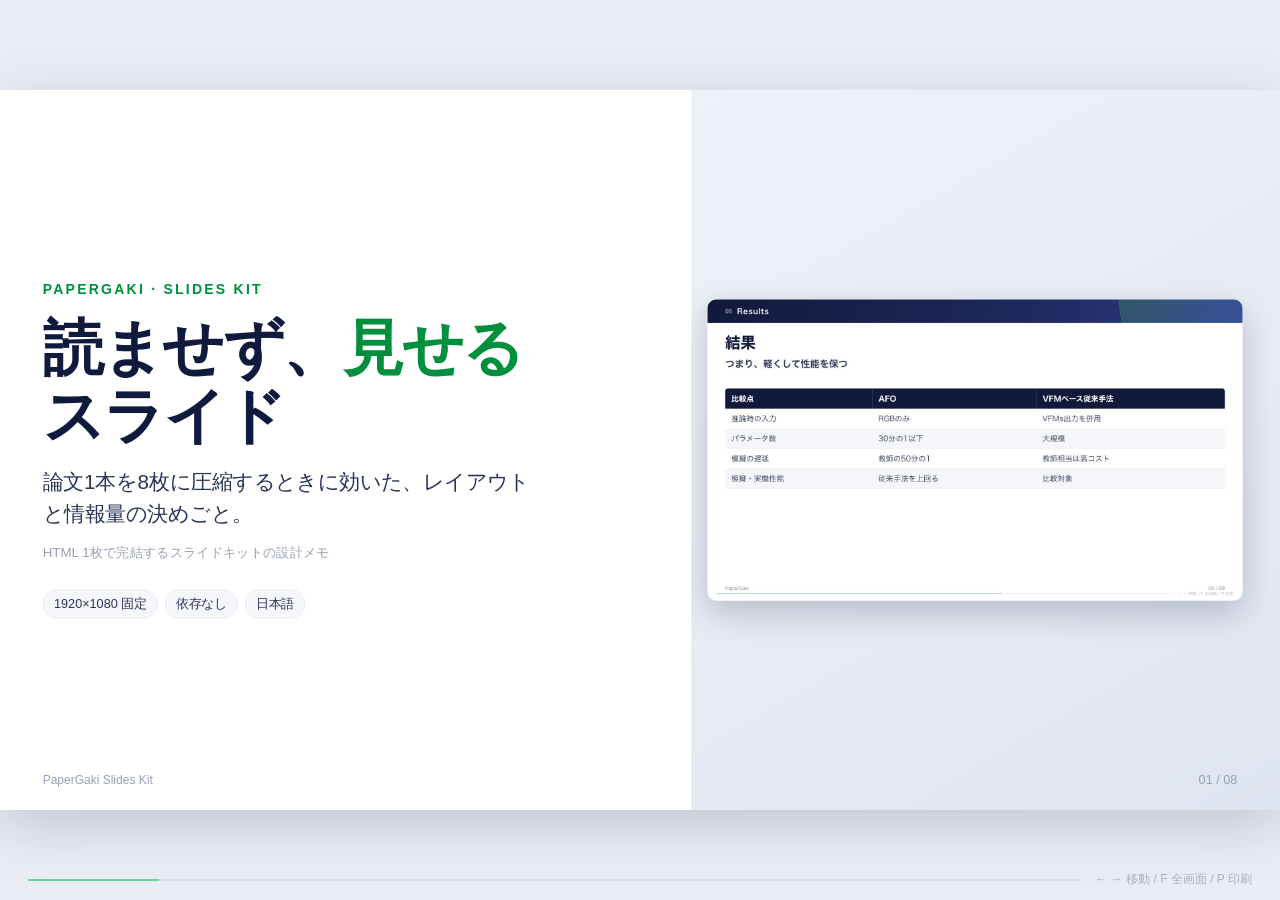
==== examples/index.html @ 5c1c2af1 "PaperGaki Slides Kit: fixed-stage HTML slide kit with design notes" ====
<!doctype html>
<html lang="ja">
<head>
<meta charset="utf-8">
<meta name="viewport" content="width=device-width,initial-scale=1,viewport-fit=cover">
<title>伝わるスライドの作り方 — PaperGaki Slides Kit</title>
<link rel="stylesheet" href="../css/deck.css">
</head>
<body>
<div class="deck-viewport">
  <div class="deck-stage">

<section class="slide slide--cover is-active" aria-hidden="false">
  <div class="slide__inner">
    <div class="cover">
      <div class="cover__text">
        <div class="cover__kicker">PAPERGAKI · SLIDES KIT</div>
        <h1 class="cover__catch">読ませず、<b>見せる</b>スライド</h1>
        <p class="cover__one">論文1本を8枚に圧縮するときに効いた、レイアウトと情報量の決めごと。</p>
        <p class="cover__title-en">HTML 1枚で完結するスライドキットの設計メモ</p>
        <div class="cover__meta"><span class="chip">1920×1080 固定</span><span class="chip">依存なし</span><span class="chip">日本語</span></div>
      </div>
      <div class="cover__figure"><img src="../docs/example-results.jpg" alt=""></div>
    </div>
  </div>
  <span class="brand">PaperGaki Slides Kit</span>
  <span class="pager">01 / 08</span>
</section>
<section class="slide" aria-hidden="true">
  <div class="band">
    <span class="band__num">02</span>
    <span class="band__label">The Problem</span>
  </div>
  <div class="slide__inner">
    <div class="slide__head">
      <h2>研究スライドは情報過多になりがち</h2>
      <p class="claim">つまり、詰め込むほど読まれなくなる</p>
    </div>
    <div class="slide__body" data-layout="top"><div class="stack"><div class="col col--text"><ul class="bullets bullets--cards"><li>1枚に箇条書きを6〜8個並べてしまう</li><li>図が小さく、何の図か分からないまま置かれる</li><li>スライドごとに余白と文字サイズがばらつく</li></ul><div class="note">発表要旨をそのまま貼ると、たいていこの形になる。</div></div></div></div>
  </div>
  <span class="brand">PaperGaki Slides Kit</span>
  <span class="pager">02 / 08</span>
</section>
<section class="slide" aria-hidden="true">
  <div class="band">
    <span class="band__num">03</span>
    <span class="band__label">Key Idea</span>
  </div>
  <div class="slide__inner">
    <div class="slide__head">
      <h2>1スライド1メッセージ</h2>
      <p class="claim"><b>言いたいことは1つ</b>に絞る</p>
    </div>
    <div class="slide__body" data-layout="top"><div class="stack"><div class="col col--text"><p class="statement">スライドは「読む資料」ではなく「見る資料」。1枚で1つの主張だけを持つ。</p><ul class="bullets"><li>箇条書きは3項目まで、各40文字以内</li><li>タイトル直下に結論を1文で置く</li><li>溢れたらスライドを分ける（縮めない）</li></ul></div></div></div>
  </div>
  <span class="brand">PaperGaki Slides Kit</span>
  <span class="pager">03 / 08</span>
</section>
<section class="slide" aria-hidden="true">
  <div class="band">
    <span class="band__num">04</span>
    <span class="band__label">Method</span>
  </div>
  <div class="slide__inner">
    <div class="slide__head">
      <h2>作り方は4ステップ</h2>
      <p class="claim">型に流し込むと迷わない</p>
    </div>
    <div class="slide__body" data-layout="center"><div class="split split--steps"><div class="col col--text"><div class="steps steps--compact steps--n4"><div class="step"><span class="step__num">1</span><span class="step__label">主張を決める</span><span class="step__text">この1枚で何を言うかを先に決める</span></div><div class="step"><span class="step__num">2</span><span class="step__label">材料を選ぶ</span><span class="step__text">図・表・動画のどれか1つを必ず入れる</span></div><div class="step"><span class="step__num">3</span><span class="step__label">型に流す</span><span class="step__text">見出し・本文・締めの一文の位置は固定</span></div><div class="step"><span class="step__num">4</span><span class="step__label">溢れを直す</span><span class="step__text">はみ出したら削るか、2枚に分ける</span></div></div></div><div class="col col--figure"><figure class="fig"><img src="../docs/layout-anatomy.png" alt=""></figure></div></div></div>
  </div>
  <span class="brand">PaperGaki Slides Kit</span>
  <span class="pager">04 / 08</span>
</section>
<section class="slide" aria-hidden="true">
  <div class="band">
    <span class="band__num">05</span>
    <span class="band__label">Results</span>
  </div>
  <div class="slide__inner">
    <div class="slide__head">
      <h2>どこが変わったか</h2>
      <p class="claim">詰め込みをやめたら、伝わるようになった</p>
    </div>
    <div class="slide__body" data-layout="center"><div class="stack"><div class="col col--text"><div class="stats"><div class="stat"><div class="stat__value">3</div><div class="stat__label">1枚あたりの箇条書き</div></div><div class="stat"><div class="stat__value">1</div><div class="stat__label">1枚あたりの主張</div></div><div class="stat"><div class="stat__value">1920×1080</div><div class="stat__label">固定キャンバス</div></div></div></div><table class="tbl"><thead><tr><th>項目</th><th>Before</th><th>After</th></tr></thead><tbody><tr><td>箇条書きの数</td><td>6〜8</td><td>3</td></tr><tr><td>図の数</td><td>0〜1（小さい）</td><td>1（必ず）</td></tr><tr><td>文字サイズ</td><td>バラバラ</td><td>固定</td></tr></tbody></table></div></div>
  </div>
  <span class="brand">PaperGaki Slides Kit</span>
  <span class="pager">05 / 08</span>
</section>
<section class="slide" aria-hidden="true">
  <div class="band">
    <span class="band__num">06</span>
    <span class="band__label">Limitations</span>
  </div>
  <div class="slide__inner">
    <div class="slide__head">
      <h2>このキットの限界</h2>
      <p class="claim">向かない用途もある</p>
    </div>
    <div class="slide__body" data-layout="top"><div class="stack"><div class="col col--text"><ul class="bullets bullets--cards"><li>1枚に大量の情報を載せる読む資料には向かない</li><li>縦長の動画や極端に横長の図は余白が残りやすい</li><li>数式の組版は苦手（画像にするのが早い）</li></ul></div></div></div>
  </div>
  <span class="brand">PaperGaki Slides Kit</span>
  <span class="pager">06 / 08</span>
</section>
<section class="slide" aria-hidden="true">
  <div class="band">
    <span class="band__num">07</span>
    <span class="band__label">Why It Matters</span>
  </div>
  <div class="slide__inner">
    <div class="slide__head">
      <h2>使いどころ</h2>
      <p class="claim">まずは1本、通しで作ってみる</p>
    </div>
    <div class="slide__body" data-layout="top"><div class="stack"><div class="col col--text"><ul class="bullets bullets--cards"><li>研究室の輪読・進捗報告・学会発表の下書き</li><li>LLM に仕様を書かせれば、量産もできる</li><li>CSS を差し替えれば見た目はいくらでも変えられる</li></ul></div></div></div>
  </div>
  <span class="brand">PaperGaki Slides Kit</span>
  <span class="pager">07 / 08</span>
</section>
<section class="slide" aria-hidden="true">
  <div class="band">
    <span class="band__num">08</span>
    <span class="band__label">Read More</span>
  </div>
  <div class="slide__inner">
    <div class="slide__head">
      <h2>参考資料</h2>
      <p class="claim">元になった考え方と実装。</p>
    </div>
    <div class="slide__body" data-layout="top"><div class="stack"><div class="linkgrid"><a class="linkcard" href="https://github.com/Wataru823/papergaki-slides-kit" target="_blank" rel="noopener"><div class="linkcard__label">Repo</div><div class="linkcard__value">このキット</div></a><a class="linkcard" href="https://student.tsutawarudesign.com/powerpoint_slide/" target="_blank" rel="noopener"><div class="linkcard__label">Guide</div><div class="linkcard__value">伝わるデザイン</div></a><a class="linkcard" href="https://github.com/zarazhangrui/frontend-slides" target="_blank" rel="noopener"><div class="linkcard__label">Reference</div><div class="linkcard__value">frontend-slides</div></a><a class="linkcard" href="https://wataru823.github.io/papergaki-slides/" target="_blank" rel="noopener"><div class="linkcard__label">Live</div><div class="linkcard__value">実用例（論文スライド）</div></a></div></div></div>
  </div>
  <span class="brand">PaperGaki Slides Kit</span>
  <span class="pager">08 / 08</span>
</section>
  </div>
</div>
<div class="hud">
  <div class="hud__bar"><div class="hud__fill"></div></div>
  <span class="hud__hint">← → 移動 / F 全画面 / P 印刷</span>
</div>
<script src="../js/deck.js"></script>
</body>
</html>
---- css/deck.css ----
/* ============================================================
   PaperGaki decks — 1920x1080 fixed stage, academic light theme.

   Modelled on a well-designed conference deck:
   - navy section band carrying the section name
   - bold navy title with an inline venue/citation suffix
   - one bold "claim" line under the title (what the slide says)
   - cards on white, green used only for the key term
   - fixed footer: brand left, page number right
   ============================================================ */

:root {
  --stage-bg: #e9edf3;
  --slide-bg: #ffffff;

  --navy: #101a3d;
  --navy-2: #1b2a63;
  --ink: #101a3d;
  --ink-soft: #2b3557;
  --muted: #6b7490;
  --faint: #98a0b6;

  --accent: #00b34a;
  --accent-ink: #008f3c;
  --accent-soft: #e6f7ec;

  --card: #f4f6fa;
  --card-line: #e2e6ef;
  --line: #dfe3ec;

  --radius: 16px;
  --font-jp: "Hiragino Sans", "Hiragino Kaku Gothic ProN", "Noto Sans JP",
    "Yu Gothic", "Meiryo", sans-serif;
  --font-latin: "Helvetica Neue", "Segoe UI", Arial, sans-serif;
}

* { box-sizing: border-box; }

html, body {
  margin: 0;
  padding: 0;
  width: 100%;
  height: 100%;
  overflow: hidden;
  background: var(--stage-bg);
  color: var(--ink);
  font-family: var(--font-jp);
  -webkit-font-smoothing: antialiased;
}

/* ---------------------------------------------------------------- stage */

.deck-viewport {
  position: fixed;
  inset: 0;
  overflow: hidden;
  background: var(--stage-bg);
}

.deck-stage {
  position: absolute;
  left: 0;
  top: 0;
  width: 1920px;
  height: 1080px;
  transform-origin: 0 0;
  background: var(--slide-bg);
  overflow: hidden;
  box-shadow: 0 24px 80px rgba(16, 26, 61, 0.18);
}

.slide {
  position: absolute;
  inset: 0;
  width: 1920px;
  height: 1080px;
  overflow: hidden;
  visibility: hidden;
  opacity: 0;
  pointer-events: none;
  background: var(--slide-bg);
  transition: opacity 0.28s ease;
}

.slide.is-active {
  visibility: visible;
  opacity: 1;
  pointer-events: auto;
  z-index: 1;
}

/* ---------------------------------------------------------------- band */

.band {
  position: absolute;
  top: 0;
  left: 0;
  right: 0;
  height: 84px;
  background: linear-gradient(96deg, var(--navy) 0%, var(--navy-2) 62%, #2c4191 100%);
  display: flex;
  align-items: center;
  padding: 0 64px;
  overflow: hidden;
}

.band::after {
  content: "";
  position: absolute;
  right: -80px;
  top: -140px;
  width: 520px;
  height: 340px;
  background:
    repeating-linear-gradient(115deg, rgba(255, 255, 255, 0.10) 0 2px, transparent 2px 13px),
    linear-gradient(120deg, rgba(0, 179, 74, 0.55), rgba(70, 120, 255, 0.35));
  transform: rotate(-8deg);
  opacity: 0.55;
}

.band__label {
  position: relative;
  z-index: 1;
  font-size: 27px;
  font-weight: 700;
  letter-spacing: 0.04em;
  color: #ffffff;
}

.band__num {
  position: relative;
  z-index: 1;
  margin-right: 18px;
  font-family: var(--font-latin);
  font-size: 22px;
  font-weight: 700;
  color: rgba(255, 255, 255, 0.55);
  font-variant-numeric: tabular-nums;
}

/* ---------------------------------------------------------------- head */

.slide__inner {
  position: absolute;
  inset: 84px 0 0 0;
  padding: 36px 64px 62px;
  display: flex;
  flex-direction: column;
}

.slide__head { flex: 0 0 auto; }

.slide h2 {
  margin: 0;
  word-break: auto-phrase;
  line-break: strict;
  font-size: 55px;
  line-height: 1.24;
  font-weight: 800;
  letter-spacing: -0.01em;
  color: var(--navy);
}

.slide h2 .cite {
  margin-left: 18px;
  font-family: var(--font-latin);
  font-size: 30px;
  font-weight: 600;
  color: var(--muted);
  letter-spacing: 0;
}

/* the one-sentence claim of this slide */
.claim {
  margin: 18px 0 0;
  font-size: 34px;
  line-height: 1.45;
  font-weight: 700;
  color: var(--ink-soft);
}

.claim b { color: var(--accent-ink); font-weight: 800; }

.slide__body {
  flex: 1 1 auto;
  display: flex;
  min-height: 0;
  padding-top: 34px;
  overflow: hidden;
}

.slide__body[data-layout="center"] { align-items: center; }
/* short content sits centred so the slide does not look top-heavy */
.slide__body[data-layout="top"] { align-items: center; }
.slide__body[data-layout="top"] .stack--band { align-self: flex-start; }

/* ---------------------------------------------------------------- footer */

.pager {
  position: absolute;
  right: 64px;
  bottom: 34px;
  font-family: var(--font-latin);
  font-size: 19px;
  color: var(--faint);
  font-variant-numeric: tabular-nums;
}

.brand {
  position: absolute;
  left: 64px;
  bottom: 34px;
  font-family: var(--font-latin);
  font-size: 18px;
  color: var(--faint);
}

/* ---------------------------------------------------------------- layouts */

.split {
  display: grid;
  grid-template-columns: 1fr 1fr;
  gap: 56px;
  width: 100%;
  height: 100%;
  min-height: 0;
  align-items: stretch;
}

.split--text-first { grid-template-columns: 1.06fr 0.94fr; }

/* steps: give the text more width so rows do not wrap into extra height */
.split--steps { grid-template-columns: 1.12fr 0.88fr; gap: 40px; }
.split--steps .col--figure { order: 2; }
.split--steps .col--text { order: 1; height: auto; justify-content: center; }
.split--steps .steps { height: auto; }
.split--figure-first { grid-template-columns: 0.94fr 1.06fr; }
.split--figure-first .col--text { order: 2; }
.split--figure-first .col--figure { order: 1; }

.stack { width: 100%; }

.bullets {
  list-style: none;
  margin: 0;
  padding: 0;
  display: flex;
  flex-direction: column;
  gap: 46px;
}

.bullets li {
  position: relative;
  padding-left: 42px;
  font-size: 40px;
  line-height: 1.55;
  color: var(--ink-soft);
}

.bullets li::before {
  content: "";
  position: absolute;
  left: 6px;
  top: 22px;
  width: 14px;
  height: 14px;
  border-radius: 3px;
  background: var(--accent);
}

.bullets li b { color: var(--navy); font-weight: 800; }

/* card variant for text-only slides */
.bullets--cards { gap: 20px; }

.bullets--cards li {
  padding: 30px 36px 30px 74px;
  border-radius: 14px;
  border: 1px solid var(--card-line);
  background: var(--card);
  font-size: 36px;
}

.bullets--cards li::before {
  left: 36px;
  top: 50%;
  width: 16px;
  height: 16px;
  margin-top: -8px;
  border-radius: 4px;
}

.statement {
  margin: 0 0 40px;
  font-size: 50px;
  line-height: 1.4;
  font-weight: 800;
  color: var(--navy);
  max-width: 1400px;
}

.statement b { color: var(--accent-ink); }

/* numbered steps */
.steps { display: flex; flex-direction: column; gap: 18px; width: 100%; }

.step {
  display: flex;
  gap: 28px;
  align-items: center;
  padding: 22px 30px;
  border-radius: 14px;
  border: 1px solid var(--card-line);
  background: var(--card);
}

.step__num {
  flex: 0 0 auto;
  width: 44px;
  height: 44px;
  border-radius: 50%;
  display: grid;
  place-items: center;
  background: var(--navy);
  color: #ffffff;
  font-family: var(--font-latin);
  font-size: 21px;
  font-weight: 700;
}

.step__label { flex: 0 0 auto; min-width: 190px; font-size: 31px; font-weight: 800; color: var(--navy); }
.step__text { font-size: 28px; color: var(--muted); line-height: 1.5; }

/* steps share the slide with a figure: tighten so both fit */
/* three steps can breathe: they fill the stage next to the figure */
.steps--compact.steps--n3 { gap: 20px; }
.steps--compact.steps--n3 .step { padding: 54px 32px; gap: 26px; align-items: flex-start; }
.steps--compact.steps--n3 .step__num { width: 44px; height: 44px; font-size: 20px; }
.steps--compact.steps--n3 .step__label { min-width: 160px; font-size: 31px; }
.steps--compact.steps--n3 .step__text { font-size: 28px; line-height: 1.5; }

.steps--compact { gap: 16px; }
.steps--compact .step { padding: 30px 28px; gap: 22px; align-items: flex-start; }
.steps--compact .step__num { width: 40px; height: 40px; font-size: 19px; margin-top: 2px; }
.steps--compact .step__label { min-width: 155px; font-size: 30px; }
.steps--compact .step__text { font-size: 25px; line-height: 1.5; }

/* stat cards */
.stats { display: flex; gap: 22px; width: 100%; margin-bottom: 34px; }

.stat {
  flex: 1 1 0;
  padding: 28px 32px;
  border-radius: var(--radius);
  border: 1px solid var(--card-line);
  background: var(--card);
}

.stat__value {
  font-family: var(--font-latin);
  font-size: 70px;
  font-weight: 800;
  line-height: 1;
  letter-spacing: -0.02em;
  color: var(--accent-ink);
  font-variant-numeric: tabular-nums;
}

.stat__label { margin-top: 14px; font-size: 23px; line-height: 1.45; color: var(--muted); }

.note {
  margin-top: 28px;
  padding: 18px 24px;
  border-radius: 12px;
  background: var(--accent-soft);
  font-size: 25px;
  line-height: 1.55;
  color: var(--accent-ink);
}

/* figures */
.col--figure {
  width: 100%;
  justify-self: stretch;
  display: flex;
  align-items: center;
  justify-content: center;
  min-width: 0;
  min-height: 0;
  height: 100%;
}

.col--text {
  display: flex;
  flex-direction: column;
  justify-content: center;
  min-height: 0;
}

figure.fig {
  margin: 0;
  display: flex;
  flex-direction: column;
  align-items: center;
  justify-content: center;
  gap: 12px;
  width: 100%;
  height: 100%;
  min-width: 0;
  min-height: 0;
}

figure.fig figcaption { flex: 0 0 auto; }

figure.fig img {
  width: auto;
  height: auto;
  max-width: 100%;
  max-height: 100%;
  object-fit: contain;
  border-radius: 12px;
  border: 1px solid var(--card-line);
  background: #ffffff;
}

figure.fig figcaption { font-size: 17px; color: var(--faint); }

/* keep the clip's own aspect ratio so portrait demos do not sit in a black box */
figure.fig--video { align-items: center; }
figure.fig--video video {
  width: auto;
  height: auto;
  max-width: 100%;
  max-height: 540px;
  border-radius: 12px;
  border: 1px solid var(--card-line);
  background: #0b0f16;
}

/* table */
.tbl {
  width: 100%;
  margin-top: 30px;
  border-collapse: collapse;
  font-size: 27px;
  color: var(--ink-soft);
}

.tbl th {
  padding: 16px 22px;
  text-align: left;
  font-weight: 800;
  color: #ffffff;
  background: var(--navy);
  border-right: 1px solid rgba(255, 255, 255, 0.18);
}

.tbl th:first-child { border-radius: 10px 0 0 0; }
.tbl th:last-child { border-radius: 0 10px 0 0; border-right: 0; }

.tbl td {
  padding: 15px 22px;
  border-bottom: 1px solid var(--card-line);
  font-variant-numeric: tabular-nums;
}

.tbl tbody tr:nth-child(even) td { background: var(--card); }
.tbl tbody tr:last-child td:first-child { border-radius: 0 0 0 10px; }
.tbl tbody tr:last-child td:last-child { border-radius: 0 0 10px 0; }

.stack { display: flex; flex-direction: column; height: 100%; min-height: 0; }
.stack .col--text { flex: 0 0 auto; }

.stack--band .statement { font-size: 38px; margin-bottom: 18px; }
.stack--band .stats { margin-bottom: 20px; }
.stack--band .bullets { gap: 18px; }
.stack--band .bullets li { font-size: 30px; }
.stack--band .bullets li::before { top: 18px; }
.fig--band { margin-top: 22px; }
.fig--band {
  flex: 1 1 auto;
  min-height: 0;
  height: auto;
}

figure.fig--band img {
  width: auto;
  height: auto;
  max-width: 100%;
  max-height: 100%;
}
.fig--band figcaption { display: none; }

/* ---------------------------------------------------------------- cover */

.slide--cover .slide__inner { inset: 0; padding: 0; }

.cover {
  position: absolute;
  inset: 0;
  display: grid;
  grid-template-columns: 1.08fr 0.92fr;
  background: var(--slide-bg);
}

.cover__text {
  padding: 96px 40px 96px 64px;
  display: flex;
  flex-direction: column;
  justify-content: center;
}

.cover__kicker {
  font-family: var(--font-latin);
  font-size: 21px;
  font-weight: 700;
  letter-spacing: 0.16em;
  text-transform: uppercase;
  color: var(--accent-ink);
  margin-bottom: 26px;
}

.cover__catch {
  margin: 0 0 26px;
  word-break: auto-phrase;
  line-break: strict;
  font-size: 92px;
  line-height: 1.1;
  font-weight: 900;
  letter-spacing: -0.035em;
  color: var(--navy);
  max-width: 12em;
}

.cover__catch b { color: var(--accent-ink); }

.cover__one {
  margin: 0 0 18px;
  font-size: 31px;
  line-height: 1.55;
  color: var(--ink-soft);
  max-width: 24em;
}

.cover__title-en {
  margin: 0 0 40px;
  font-size: 20px;
  line-height: 1.5;
  color: var(--faint);
  max-width: 32em;
}

.cover__meta { display: flex; flex-wrap: wrap; gap: 10px; }

.chip {
  display: inline-flex;
  align-items: center;
  padding: 8px 16px;
  border-radius: 999px;
  border: 1px solid var(--card-line);
  background: var(--card);
  font-size: 19px;
  color: var(--ink-soft);
  white-space: nowrap;
}

.chip--accent {
  border-color: #bfe8cd;
  background: var(--accent-soft);
  color: var(--accent-ink);
  font-weight: 700;
}

.cover__figure {
  position: relative;
  overflow: hidden;
  background: linear-gradient(150deg, #eef1f7 0%, #dfe5f0 100%);
  display: flex;
  align-items: center;
  justify-content: center;
  padding: 56px 56px 56px 24px;
}

.cover__figure img {
  width: 100%;
  max-height: 800px;
  object-fit: contain;
  border-radius: 14px;
  box-shadow: 0 18px 48px rgba(16, 26, 61, 0.22);
}

/* ---------------------------------------------------------------- links */

.linkgrid { display: grid; grid-template-columns: repeat(2, 1fr); gap: 20px; width: 100%; max-width: 1500px; }

.linkcard {
  display: block;
  padding: 26px 30px;
  border-radius: var(--radius);
  border: 1px solid var(--card-line);
  background: var(--card);
  color: var(--ink);
  text-decoration: none;
  transition: border-color 0.18s ease, transform 0.18s ease;
}

.linkcard:hover { border-color: var(--accent); transform: translateY(-2px); text-decoration: none; }

.linkcard__label {
  font-family: var(--font-latin);
  font-size: 17px;
  letter-spacing: 0.12em;
  text-transform: uppercase;
  color: var(--accent-ink);
  margin-bottom: 8px;
}

.linkcard__value { font-size: 26px; font-weight: 700; color: var(--navy); }

/* ---------------------------------------------------------------- HUD */

.hud {
  position: fixed;
  left: 0;
  right: 0;
  bottom: 0;
  z-index: 50;
  display: flex;
  align-items: center;
  gap: 16px;
  padding: 0 28px 12px;
  pointer-events: none;
  opacity: 0.5;
  transition: opacity 0.2s ease;
}

.hud:hover { opacity: 1; }
.hud__bar { flex: 1; height: 2px; border-radius: 2px; background: rgba(16, 26, 61, 0.15); overflow: hidden; }
.hud__fill { height: 100%; width: 0; background: var(--accent); transition: width 0.3s ease; }
.hud__hint { font-size: 12px; color: var(--muted); white-space: nowrap; }

/* ---------------------------------------------------------------- gallery */

/* the deck viewport locks scrolling; the gallery page must release it */
html:has(body.gallery) {
  overflow: auto;
  height: auto;
}

body.gallery {
  overflow: visible;
  height: auto;
  min-height: 100%;
  background: #f6f7fb;
  color: var(--ink);
}

.gallery-wrap { max-width: 1240px; margin: 0 auto; padding: 76px 32px 100px; }

.gallery-brand {
  font-family: var(--font-latin);
  font-size: 14px;
  font-weight: 700;
  letter-spacing: 0.18em;
  text-transform: uppercase;
  color: var(--accent-ink);
}

.gallery-title { margin: 14px 0 10px; font-size: 50px; font-weight: 900; letter-spacing: -0.03em; line-height: 1.2; color: var(--navy); }
.gallery-sub { color: var(--muted); font-size: 16px; margin-bottom: 48px; }

/* ---------------------------------------------------------------- filters */

[hidden] { display: none !important; }

.filters {
  margin: -24px 0 34px;
  padding: 18px 20px;
  border: 1px solid var(--card-line);
  border-radius: 14px;
  background: #ffffff;
  box-shadow: 0 2px 10px rgba(16, 26, 61, 0.04);
}

.facet-row {
  display: flex;
  align-items: flex-start;
  gap: 14px;
  padding: 7px 0;
}

.facet-row + .facet-row { border-top: 1px solid #eef1f7; }
.facet-row--status { align-items: center; }

.facet-label {
  flex: 0 0 56px;
  padding-top: 7px;
  font-size: 13px;
  font-weight: 700;
  color: var(--muted);
  letter-spacing: 0.04em;
}

.facet-chips { display: flex; flex-wrap: wrap; gap: 7px; align-items: center; }

.fchip {
  display: inline-flex;
  align-items: center;
  gap: 6px;
  padding: 7px 13px;
  border-radius: 999px;
  border: 1px solid var(--card-line);
  background: #f7f8fc;
  color: var(--ink-soft);
  font-family: inherit;
  font-size: 13.5px;
  font-weight: 600;
  line-height: 1.2;
  cursor: pointer;
  transition: background 0.14s ease, border-color 0.14s ease, color 0.14s ease;
}

.fchip:hover { border-color: #c7d2e5; background: #eef2fa; }

.fchip.is-on {
  background: var(--navy);
  border-color: var(--navy);
  color: #ffffff;
}

.fchip.is-on .fchip__n { background: rgba(255, 255, 255, 0.22); color: #ffffff; }

.fchip__n {
  padding: 1px 6px;
  border-radius: 999px;
  background: #e6eaf3;
  color: var(--muted);
  font-size: 11px;
  font-variant-numeric: tabular-nums;
}

.fchip--reset {
  background: #fff;
  border-color: #d9dfec;
  color: var(--accent-ink);
}

.facet-toggle {
  display: inline-flex;
  align-items: center;
  gap: 7px;
  padding-left: 10px;
  font-size: 13px;
  color: var(--muted);
  cursor: pointer;
  user-select: none;
}

.facet-toggle span {
  display: inline-block;
  padding: 6px 13px;
  border-radius: 999px;
  border: 1px dashed #cfd7e6;
}

.facet-toggle input:checked + span {
  border-style: solid;
  border-color: var(--navy);
  color: var(--navy);
  font-weight: 700;
}

.deckcard[data-archived="1"] { opacity: 0.55; }
.deckcard[data-archived="1"] .deckcard__thumb { filter: grayscale(1); }

.facet-count {
  font-size: 13px;
  color: var(--muted);
  font-variant-numeric: tabular-nums;
}

.gallery-none {
  padding: 60px 20px;
  text-align: center;
  color: var(--muted);
  font-size: 15px;
}

.grid { display: grid; grid-template-columns: repeat(auto-fill, minmax(320px, 1fr)); gap: 24px; }

.deckcard {
  display: flex;
  flex-direction: column;
  border-radius: 14px;
  overflow: hidden;
  border: 1px solid var(--card-line);
  background: #ffffff;
  color: inherit;
  text-decoration: none;
  box-shadow: 0 2px 10px rgba(16, 26, 61, 0.05);
  transition: transform 0.2s ease, box-shadow 0.2s ease, border-color 0.2s ease;
}

.deckcard:hover {
  transform: translateY(-4px);
  border-color: #c9d4e6;
  box-shadow: 0 14px 32px rgba(16, 26, 61, 0.12);
  text-decoration: none;
}

.deckcard__thumb {
  aspect-ratio: 16 / 9;
  background-size: cover;
  background-position: center top;
  background-color: var(--card);
  border-bottom: 1px solid var(--card-line);
}

.deckcard__body { padding: 20px 22px 22px; display: flex; flex-direction: column; gap: 9px; flex: 1; }
.deckcard__catch { font-size: 23px; font-weight: 800; line-height: 1.4; letter-spacing: -0.01em; color: var(--navy); }

.deckcard__title {
  font-size: 14px;
  color: var(--muted);
  line-height: 1.5;
  display: -webkit-box;
  -webkit-line-clamp: 2;
  -webkit-box-orient: vertical;
  overflow: hidden;
}

.deckcard__meta { margin-top: auto; display: flex; flex-wrap: wrap; gap: 6px; padding-top: 10px; }
.deckcard .chip { font-size: 12px; padding: 4px 10px; }

.empty {
  padding: 70px 24px;
  border: 1px dashed var(--card-line);
  border-radius: 14px;
  text-align: center;
  color: var(--muted);
  line-height: 1.9;
  background: #ffffff;
}

/* ---------------------------------------------------------------- misc */

@media (prefers-reduced-motion: reduce) { .slide { transition: none; } }

@media print {
  @page { size: 1920px 1080px; margin: 0; }
  html, body { overflow: visible; background: #fff; }
  .deck-viewport { position: static; }
  .deck-stage { position: static; transform: none !important; box-shadow: none; }
  .hud { display: none; }
  .slide {
    position: relative;
    visibility: visible;
    opacity: 1;
    page-break-after: always;
    break-after: page;
  }
}
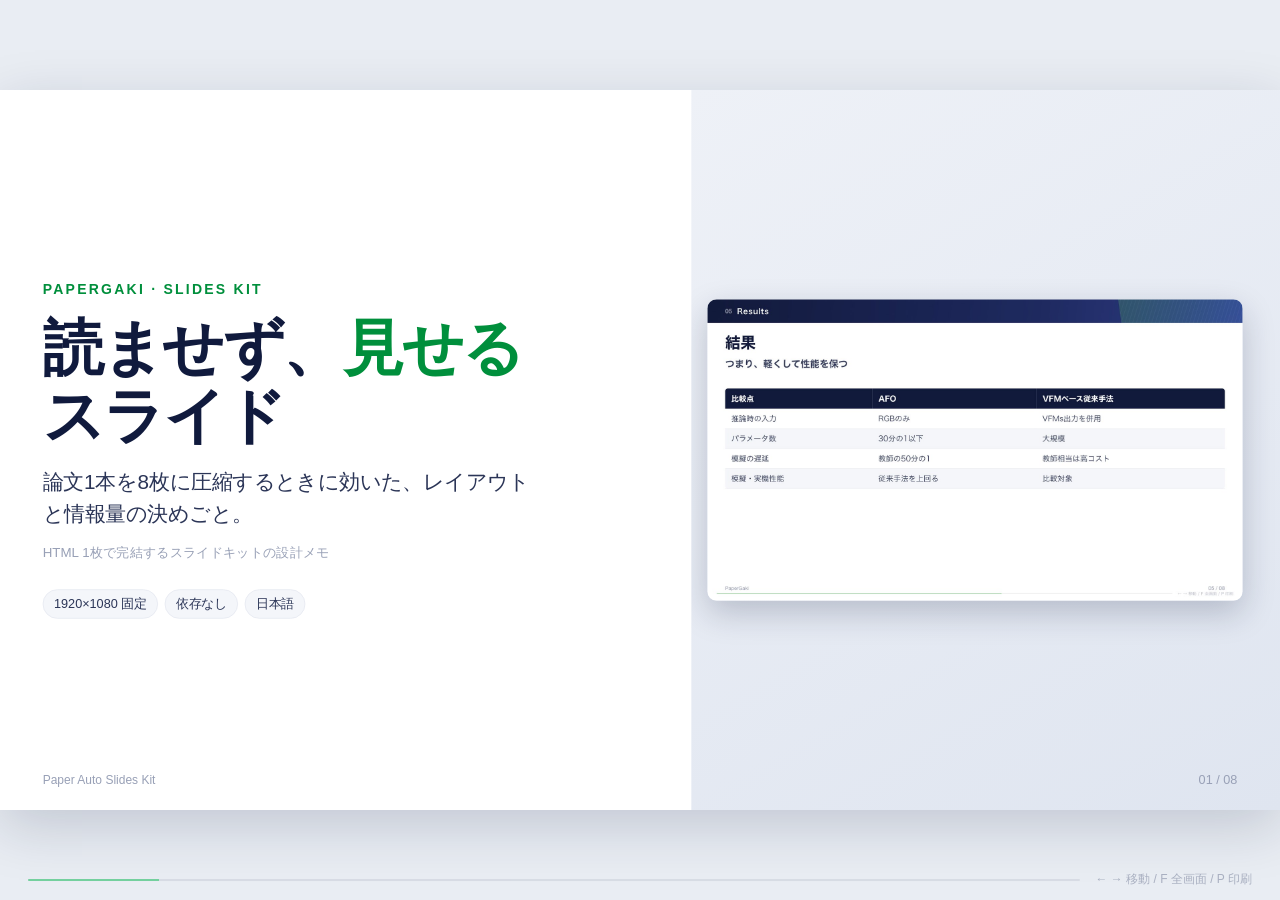
==== commit b8050689: "Rename the kit to Paper Auto Slides Kit" ====
--- a/examples/index.html
+++ b/examples/index.html
@@ -3,7 +3,7 @@
 <head>
 <meta charset="utf-8">
 <meta name="viewport" content="width=device-width,initial-scale=1,viewport-fit=cover">
-<title>伝わるスライドの作り方 — PaperGaki Slides Kit</title>
+<title>伝わるスライドの作り方 — Paper Auto Slides Kit</title>
 <link rel="stylesheet" href="../css/deck.css">
 </head>
 <body>
@@ -23,7 +23,7 @@
       <div class="cover__figure"><img src="../docs/example-results.jpg" alt=""></div>
     </div>
   </div>
-  <span class="brand">PaperGaki Slides Kit</span>
+  <span class="brand">Paper Auto Slides Kit</span>
   <span class="pager">01 / 08</span>
 </section>
 <section class="slide" aria-hidden="true">
@@ -38,7 +38,7 @@
     </div>
     <div class="slide__body" data-layout="top"><div class="stack"><div class="col col--text"><ul class="bullets bullets--cards"><li>1枚に箇条書きを6〜8個並べてしまう</li><li>図が小さく、何の図か分からないまま置かれる</li><li>スライドごとに余白と文字サイズがばらつく</li></ul><div class="note">発表要旨をそのまま貼ると、たいていこの形になる。</div></div></div></div>
   </div>
-  <span class="brand">PaperGaki Slides Kit</span>
+  <span class="brand">Paper Auto Slides Kit</span>
   <span class="pager">02 / 08</span>
 </section>
 <section class="slide" aria-hidden="true">
@@ -53,7 +53,7 @@
     </div>
     <div class="slide__body" data-layout="top"><div class="stack"><div class="col col--text"><p class="statement">スライドは「読む資料」ではなく「見る資料」。1枚で1つの主張だけを持つ。</p><ul class="bullets"><li>箇条書きは3項目まで、各40文字以内</li><li>タイトル直下に結論を1文で置く</li><li>溢れたらスライドを分ける（縮めない）</li></ul></div></div></div>
   </div>
-  <span class="brand">PaperGaki Slides Kit</span>
+  <span class="brand">Paper Auto Slides Kit</span>
   <span class="pager">03 / 08</span>
 </section>
 <section class="slide" aria-hidden="true">
@@ -68,7 +68,7 @@
     </div>
     <div class="slide__body" data-layout="center"><div class="split split--steps"><div class="col col--text"><div class="steps steps--compact steps--n4"><div class="step"><span class="step__num">1</span><span class="step__label">主張を決める</span><span class="step__text">この1枚で何を言うかを先に決める</span></div><div class="step"><span class="step__num">2</span><span class="step__label">材料を選ぶ</span><span class="step__text">図・表・動画のどれか1つを必ず入れる</span></div><div class="step"><span class="step__num">3</span><span class="step__label">型に流す</span><span class="step__text">見出し・本文・締めの一文の位置は固定</span></div><div class="step"><span class="step__num">4</span><span class="step__label">溢れを直す</span><span class="step__text">はみ出したら削るか、2枚に分ける</span></div></div></div><div class="col col--figure"><figure class="fig"><img src="../docs/layout-anatomy.png" alt=""></figure></div></div></div>
   </div>
-  <span class="brand">PaperGaki Slides Kit</span>
+  <span class="brand">Paper Auto Slides Kit</span>
   <span class="pager">04 / 08</span>
 </section>
 <section class="slide" aria-hidden="true">
@@ -83,7 +83,7 @@
     </div>
     <div class="slide__body" data-layout="center"><div class="stack"><div class="col col--text"><div class="stats"><div class="stat"><div class="stat__value">3</div><div class="stat__label">1枚あたりの箇条書き</div></div><div class="stat"><div class="stat__value">1</div><div class="stat__label">1枚あたりの主張</div></div><div class="stat"><div class="stat__value">1920×1080</div><div class="stat__label">固定キャンバス</div></div></div></div><table class="tbl"><thead><tr><th>項目</th><th>Before</th><th>After</th></tr></thead><tbody><tr><td>箇条書きの数</td><td>6〜8</td><td>3</td></tr><tr><td>図の数</td><td>0〜1（小さい）</td><td>1（必ず）</td></tr><tr><td>文字サイズ</td><td>バラバラ</td><td>固定</td></tr></tbody></table></div></div>
   </div>
-  <span class="brand">PaperGaki Slides Kit</span>
+  <span class="brand">Paper Auto Slides Kit</span>
   <span class="pager">05 / 08</span>
 </section>
 <section class="slide" aria-hidden="true">
@@ -98,7 +98,7 @@
     </div>
     <div class="slide__body" data-layout="top"><div class="stack"><div class="col col--text"><ul class="bullets bullets--cards"><li>1枚に大量の情報を載せる読む資料には向かない</li><li>縦長の動画や極端に横長の図は余白が残りやすい</li><li>数式の組版は苦手（画像にするのが早い）</li></ul></div></div></div>
   </div>
-  <span class="brand">PaperGaki Slides Kit</span>
+  <span class="brand">Paper Auto Slides Kit</span>
   <span class="pager">06 / 08</span>
 </section>
 <section class="slide" aria-hidden="true">
@@ -113,7 +113,7 @@
     </div>
     <div class="slide__body" data-layout="top"><div class="stack"><div class="col col--text"><ul class="bullets bullets--cards"><li>研究室の輪読・進捗報告・学会発表の下書き</li><li>LLM に仕様を書かせれば、量産もできる</li><li>CSS を差し替えれば見た目はいくらでも変えられる</li></ul></div></div></div>
   </div>
-  <span class="brand">PaperGaki Slides Kit</span>
+  <span class="brand">Paper Auto Slides Kit</span>
   <span class="pager">07 / 08</span>
 </section>
 <section class="slide" aria-hidden="true">
@@ -126,9 +126,9 @@
       <h2>参考資料</h2>
       <p class="claim">元になった考え方と実装。</p>
     </div>
-    <div class="slide__body" data-layout="top"><div class="stack"><div class="linkgrid"><a class="linkcard" href="https://github.com/Wataru823/papergaki-slides-kit" target="_blank" rel="noopener"><div class="linkcard__label">Repo</div><div class="linkcard__value">このキット</div></a><a class="linkcard" href="https://student.tsutawarudesign.com/powerpoint_slide/" target="_blank" rel="noopener"><div class="linkcard__label">Guide</div><div class="linkcard__value">伝わるデザイン</div></a><a class="linkcard" href="https://github.com/zarazhangrui/frontend-slides" target="_blank" rel="noopener"><div class="linkcard__label">Reference</div><div class="linkcard__value">frontend-slides</div></a><a class="linkcard" href="https://wataru823.github.io/papergaki-slides/" target="_blank" rel="noopener"><div class="linkcard__label">Live</div><div class="linkcard__value">実用例（論文スライド）</div></a></div></div></div>
+    <div class="slide__body" data-layout="top"><div class="stack"><div class="linkgrid"><a class="linkcard" href="https://github.com/Wataru823/paper-auto-slides-kit" target="_blank" rel="noopener"><div class="linkcard__label">Repo</div><div class="linkcard__value">このキット</div></a><a class="linkcard" href="https://student.tsutawarudesign.com/powerpoint_slide/" target="_blank" rel="noopener"><div class="linkcard__label">Guide</div><div class="linkcard__value">伝わるデザイン</div></a><a class="linkcard" href="https://github.com/zarazhangrui/frontend-slides" target="_blank" rel="noopener"><div class="linkcard__label">Reference</div><div class="linkcard__value">frontend-slides</div></a><a class="linkcard" href="https://wataru823.github.io/papergaki-slides/" target="_blank" rel="noopener"><div class="linkcard__label">Live</div><div class="linkcard__value">実用例（論文スライド）</div></a></div></div></div>
   </div>
-  <span class="brand">PaperGaki Slides Kit</span>
+  <span class="brand">Paper Auto Slides Kit</span>
   <span class="pager">08 / 08</span>
 </section>
   </div>
--- a/css/deck.css
+++ b/css/deck.css
@@ -1,5 +1,5 @@
 /* ============================================================
-   PaperGaki decks — 1920x1080 fixed stage, academic light theme.
+   Paper Auto Slides decks — 1920x1080 fixed stage, academic light theme.
 
    Modelled on a well-designed conference deck:
    - navy section band carrying the section name
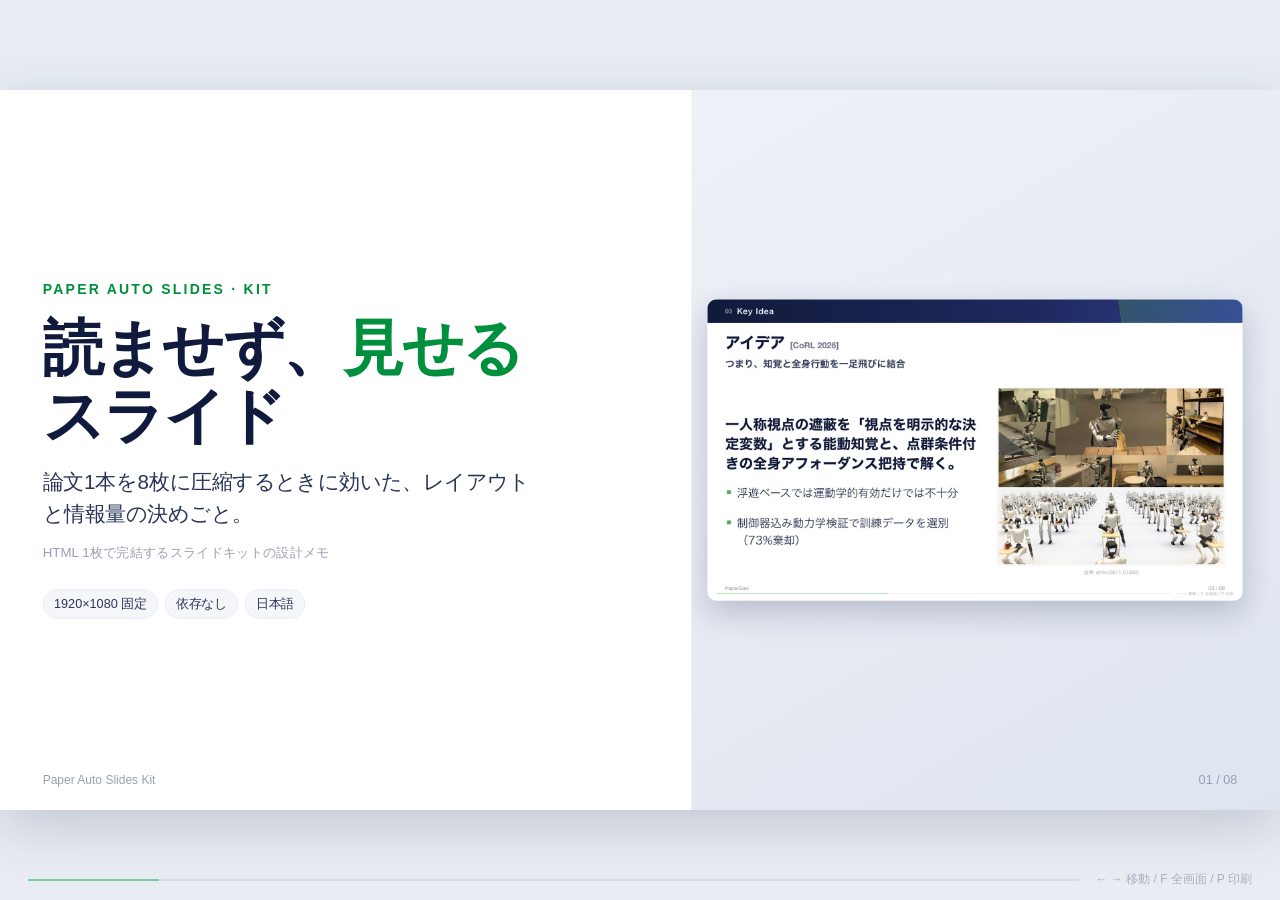
==== commit ea013311: "Point the example link at papergaki-slides and use a stronger sample slide" ====
--- a/examples/index.html
+++ b/examples/index.html
@@ -14,13 +14,13 @@
   <div class="slide__inner">
     <div class="cover">
       <div class="cover__text">
-        <div class="cover__kicker">PAPERGAKI · SLIDES KIT</div>
+        <div class="cover__kicker">PAPER AUTO SLIDES · KIT</div>
         <h1 class="cover__catch">読ませず、<b>見せる</b>スライド</h1>
         <p class="cover__one">論文1本を8枚に圧縮するときに効いた、レイアウトと情報量の決めごと。</p>
         <p class="cover__title-en">HTML 1枚で完結するスライドキットの設計メモ</p>
         <div class="cover__meta"><span class="chip">1920×1080 固定</span><span class="chip">依存なし</span><span class="chip">日本語</span></div>
       </div>
-      <div class="cover__figure"><img src="../docs/example-results.jpg" alt=""></div>
+      <div class="cover__figure"><img src="../docs/example-idea.jpg" alt=""></div>
     </div>
   </div>
   <span class="brand">Paper Auto Slides Kit</span>
